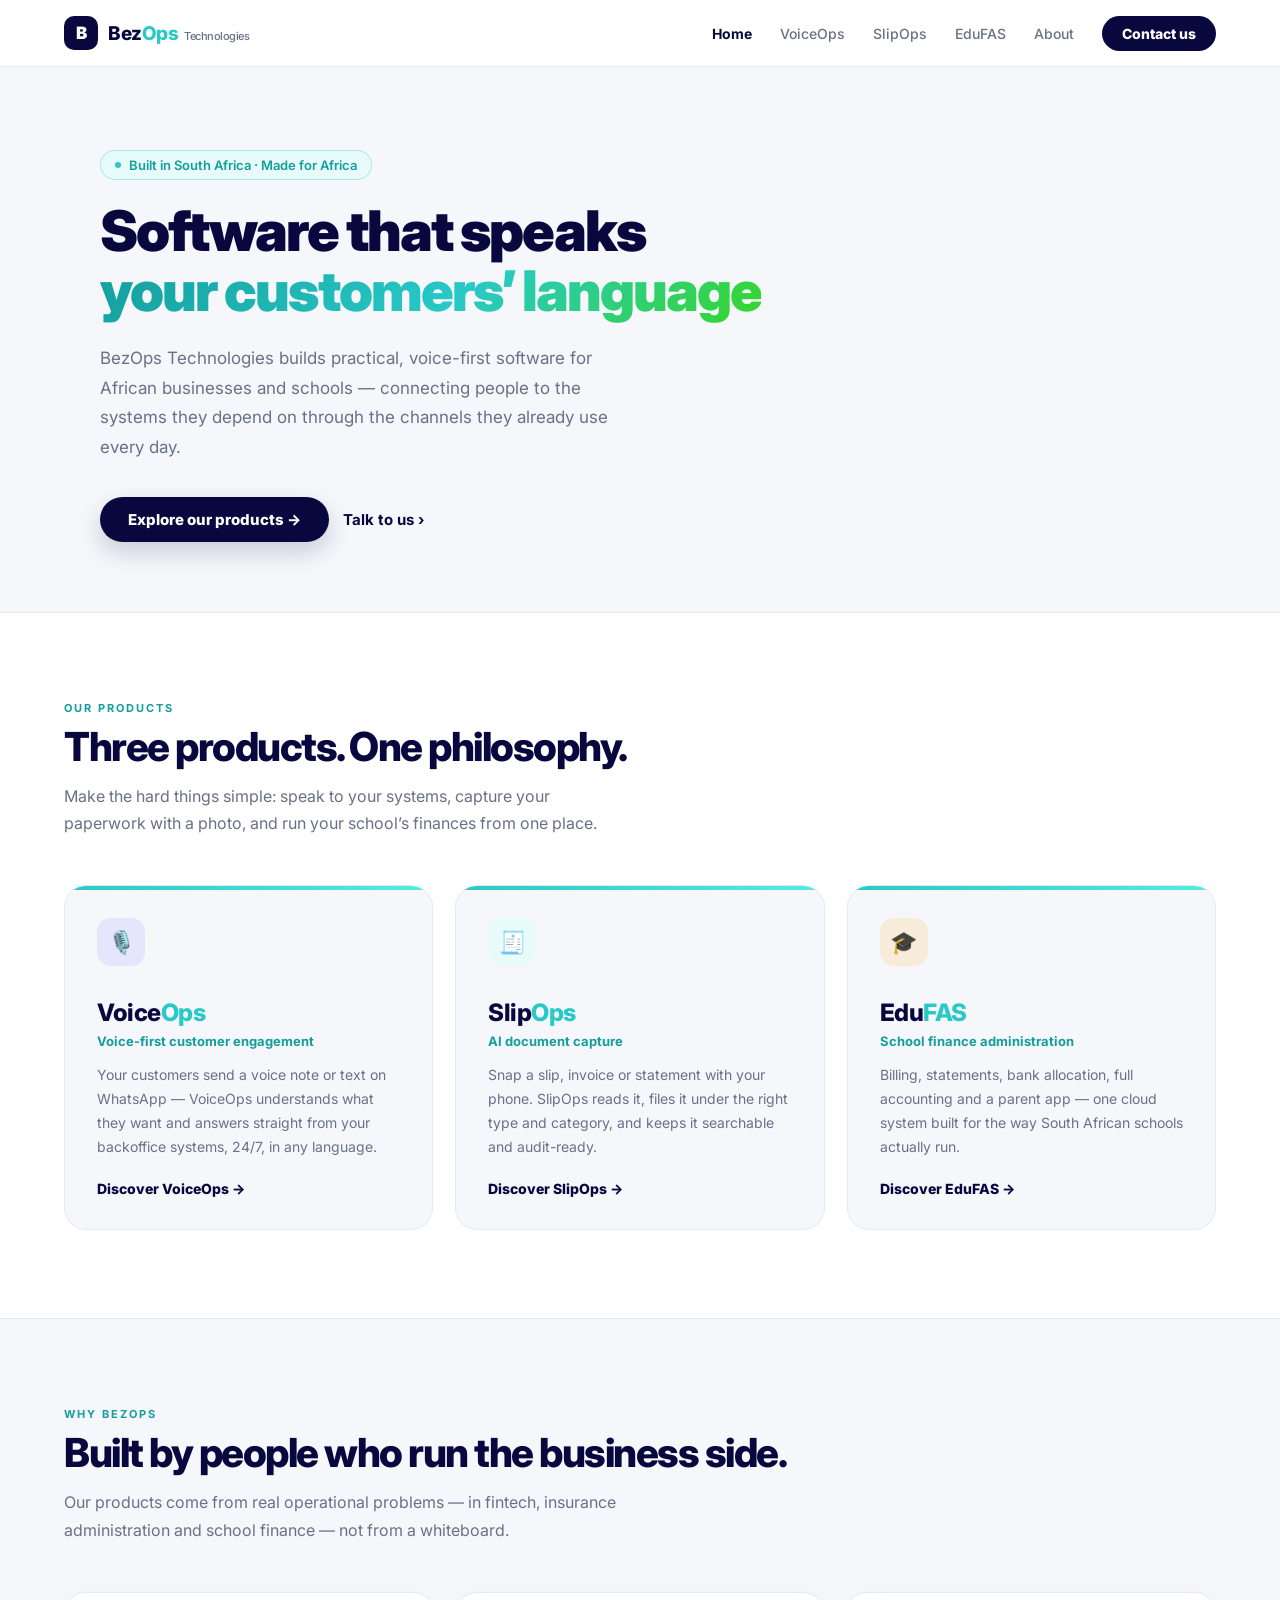
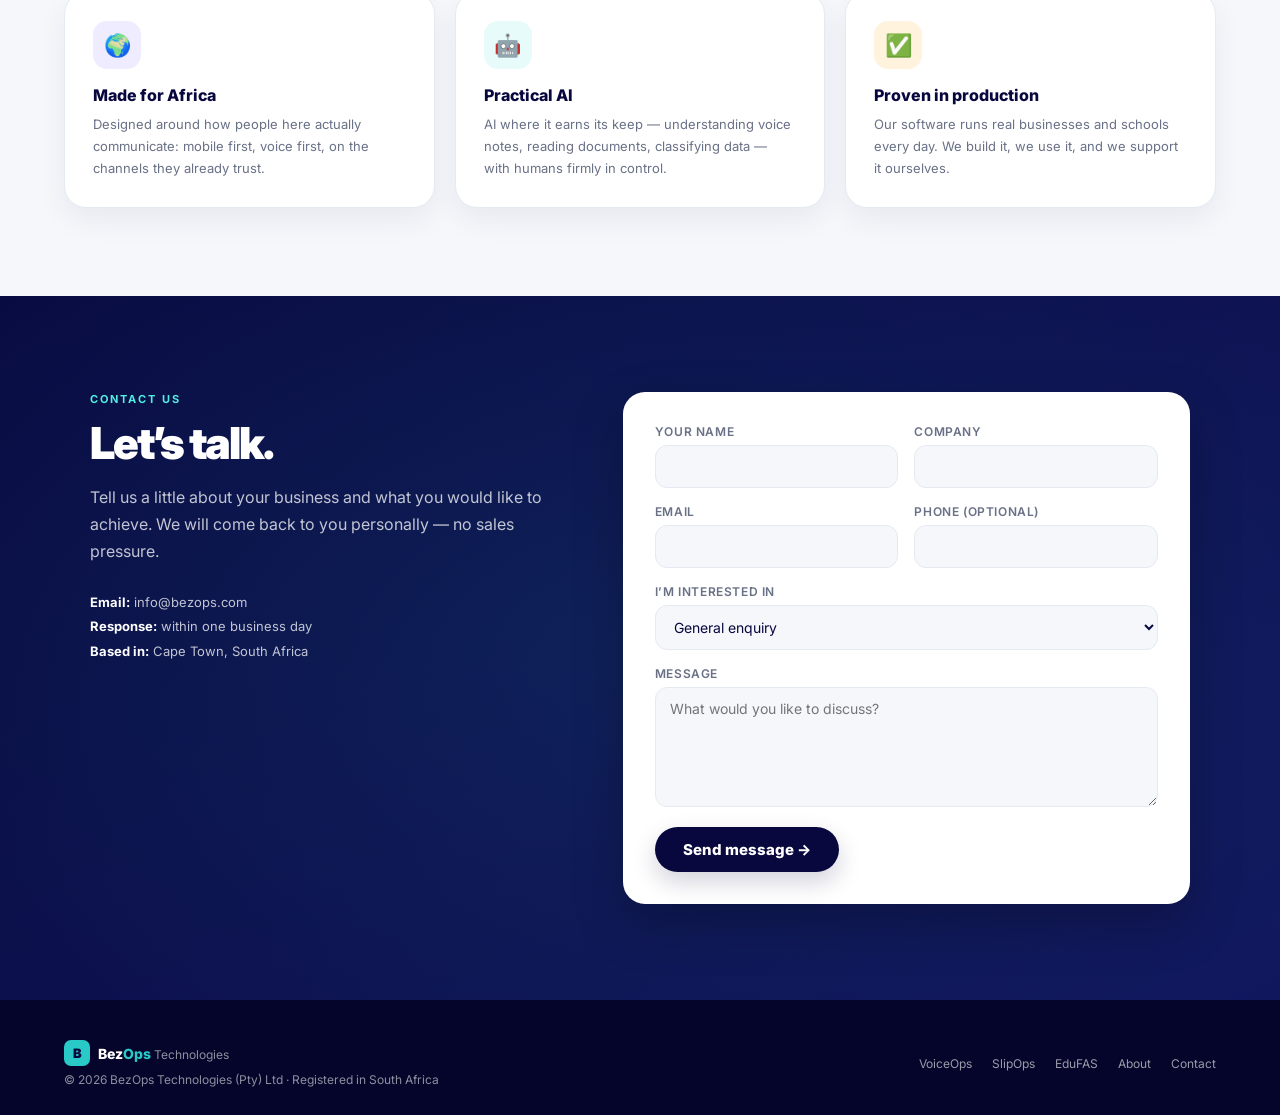
==== index.html @ d08dffc8 "BezOps website - first version" ====
<!DOCTYPE html>
<html lang="en">
<head>
<meta charset="UTF-8">
<meta name="viewport" content="width=device-width, initial-scale=1.0">
<title>BezOps Technologies — Voice-first software for African business</title>
<meta name="description" content="BezOps Technologies builds VoiceOps, SlipOps and EduFAS: practical, voice-first software for African businesses and schools.">
<meta property="og:type" content="website">
<meta property="og:site_name" content="BezOps Technologies">
<meta property="og:title" content="BezOps Technologies — Voice-first software for African business">
<meta property="og:description" content="BezOps Technologies builds VoiceOps, SlipOps and EduFAS: practical, voice-first software for African businesses and schools.">
<link rel="icon" href="data:image/svg+xml,%3Csvg xmlns='http://www.w3.org/2000/svg' viewBox='0 0 64 64'%3E%3Cdefs%3E%3ClinearGradient id='g' x1='0' y1='0' x2='1' y2='1'%3E%3Cstop offset='0' stop-color='%231E6FD4'/%3E%3Cstop offset='1' stop-color='%2300B894'/%3E%3C/linearGradient%3E%3C/defs%3E%3Crect width='64' height='64' rx='16' fill='url(%23g)'/%3E%3Ctext x='32' y='44' font-family='Arial,sans-serif' font-size='34' font-weight='900' fill='white' text-anchor='middle'%3EB%3C/text%3E%3C/svg%3E">
<link rel="preconnect" href="https://fonts.googleapis.com">
<link href="https://fonts.googleapis.com/css2?family=Inter:wght@300;400;500;600;700;800;900&display=swap" rel="stylesheet">
<link rel="stylesheet" href="styles.css">
</head>
<body>

<nav>
  <a href="index.html" class="nav-logo">
    <div class="logo-mark">B</div>
    <span class="logo-text">Bez<em>Ops</em><span class="logo-by">Technologies</span></span>
  </a>
  <button class="nav-toggle" aria-label="Menu" aria-expanded="false">&#9776;</button>
  <ul class="nav-links">
    <li><a href="index.html" class="active">Home</a></li><li><a href="voiceops.html">VoiceOps</a></li><li><a href="slipops.html">SlipOps</a></li><li><a href="edufas.html">EduFAS</a></li><li><a href="about.html">About</a></li>
    <li><a href="contact.html" class="nav-cta">Contact us</a></li>
  </ul>
</nav>

<div class="hero-wrap">
<div class="hero simple">
  <div>
    <div class="hero-eyebrow">Built in South Africa &middot; Made for Africa</div>
    <h1>Software that speaks<br><em>your customers&rsquo; language</em></h1>
    <p>BezOps Technologies builds practical, voice-first software for African businesses and schools &mdash; connecting people to the systems they depend on through the channels they already use every day.</p>
    <div class="hero-actions">
      <a href="#products" class="btn-primary">Explore our products &rarr;</a>
      <a href="contact.html" class="btn-ghost">Talk to us ›</a>
    </div>
  </div>
</div>
</div>

<section id="products" class="alt-bg">
<div class="section-inner">
  <div class="section-eyebrow">Our products</div>
  <h2 class="section-title">Three products. One philosophy.</h2>
  <p class="section-sub">Make the hard things simple: speak to your systems, capture your paperwork with a photo, and run your school&rsquo;s finances from one place.</p>
  <div class="product-grid">
    <a href="voiceops.html" class="product-card">
      <div class="cap-icon blue">🎙️</div>
      <div class="product-name">Voice<em>Ops</em></div>
      <div class="product-tag">Voice-first customer engagement</div>
      <div class="product-desc">Your customers send a voice note or text on WhatsApp &mdash; VoiceOps understands what they want and answers straight from your backoffice systems, 24/7, in any language.</div>
      <div class="product-link">Discover VoiceOps &rarr;</div>
    </a>
    <a href="slipops.html" class="product-card">
      <div class="cap-icon teal">🧾</div>
      <div class="product-name">Slip<em>Ops</em></div>
      <div class="product-tag">AI document capture</div>
      <div class="product-desc">Snap a slip, invoice or statement with your phone. SlipOps reads it, files it under the right type and category, and keeps it searchable and audit-ready.</div>
      <div class="product-link">Discover SlipOps &rarr;</div>
    </a>
    <a href="edufas.html" class="product-card">
      <div class="cap-icon orange">🎓</div>
      <div class="product-name">Edu<em>FAS</em></div>
      <div class="product-tag">School finance administration</div>
      <div class="product-desc">Billing, statements, bank allocation, full accounting and a parent app &mdash; one cloud system built for the way South African schools actually run.</div>
      <div class="product-link">Discover EduFAS &rarr;</div>
    </a>
  </div>
</div>
</section>

<section>
<div class="section-inner">
  <div class="section-eyebrow">Why BezOps</div>
  <h2 class="section-title">Built by people who run the business side.</h2>
  <p class="section-sub">Our products come from real operational problems &mdash; in fintech, insurance administration and school finance &mdash; not from a whiteboard.</p>
  <div class="caps-grid">
    <div class="cap-card"><div class="cap-icon blue">🌍</div><div class="cap-title">Made for Africa</div><div class="cap-desc">Designed around how people here actually communicate: mobile first, voice first, on the channels they already trust.</div></div>
    <div class="cap-card"><div class="cap-icon teal">🤖</div><div class="cap-title">Practical AI</div><div class="cap-desc">AI where it earns its keep &mdash; understanding voice notes, reading documents, classifying data &mdash; with humans firmly in control.</div></div>
    <div class="cap-card"><div class="cap-icon orange">✅</div><div class="cap-title">Proven in production</div><div class="cap-desc">Our software runs real businesses and schools every day. We build it, we use it, and we support it ourselves.</div></div>
  </div>
</div>
</section>

<section class="contact-section" id="contact">
  <div class="contact-inner">
    <div>
      <div class="section-eyebrow">Contact us</div>
      <h2>Let&rsquo;s talk.</h2>
      <p>Tell us a little about your business and what you would like to achieve. We will come back to you personally &mdash; no sales pressure.</p>
      <div class="contact-note">
        <strong>Email:</strong> info@bezops.com<br>
        <strong>Response:</strong> within one business day<br>
        <strong>Based in:</strong> Cape Town, South Africa
      </div>
    </div>
    <form class="contact-form" novalidate>
      <div class="form-row">
        <div class="field"><label for="f-name-General">Your name</label><input id="f-name-General" name="name" required autocomplete="name"></div>
        <div class="field"><label for="f-company-General">Company</label><input id="f-company-General" name="company" autocomplete="organization"></div>
      </div>
      <div class="form-row">
        <div class="field"><label for="f-email-General">Email</label><input id="f-email-General" name="email" type="email" required autocomplete="email"></div>
        <div class="field"><label for="f-phone-General">Phone (optional)</label><input id="f-phone-General" name="phone" type="tel" autocomplete="tel"></div>
      </div>
      <div class="field"><label for="f-product-General">I&rsquo;m interested in</label><select id="f-product-General" name="product"><option value="General" selected>General enquiry</option><option value="VoiceOps">VoiceOps</option><option value="SlipOps">SlipOps</option><option value="EduFAS">EduFAS</option></select></div>
      <div class="field"><label for="f-msg-General">Message</label><textarea id="f-msg-General" name="message" required placeholder="What would you like to discuss?"></textarea></div>
      <input type="text" name="_gotcha" class="hp" tabindex="-1" autocomplete="off">
      <button type="submit" class="btn-primary">Send message &rarr;</button>
      <div class="form-status" role="status"></div>
    </form>
  </div>
</section>

<footer>
  <div class="footer-inner">
    <div>
      <div class="footer-brand">
        <div class="logo-mark" style="width:26px;height:26px;font-size:13px;border-radius:7px;background:var(--cyan);color:var(--navy);">B</div>
        <span style="font-weight:800;color:#fff;font-size:14px;">Bez<span style="color:var(--cyan);">Ops</span> <span style="color:rgba(255,255,255,.55);font-weight:400;font-size:12px;">Technologies</span></span>
      </div>
      <div class="footer-copy">&copy; <span id="year">2026</span> BezOps Technologies (Pty) Ltd &middot; Registered in South Africa</div>
    </div>
    <div class="footer-links">
      <a href="voiceops.html">VoiceOps</a><a href="slipops.html">SlipOps</a><a href="edufas.html">EduFAS</a><a href="about.html">About</a><a href="contact.html">Contact</a>
    </div>
  </div>
</footer>
<script src="script.js"></script>
</body>
</html>
---- styles.css ----
*,*::before,*::after{margin:0;padding:0;box-sizing:border-box}
:root{
  --navy:#08083f;--navy2:#11145c;--cyan:#28c9c7;--cyan2:#52ece1;--cyan-dark:#139e9c;--cyan-soft:#e8fbfb;
  --green:#36d629;--purple:#7b61ff;--amber:#ffb020;
  --bg:#f5f7fb;--card:#ffffff;--muted:#697187;--line:#e5eaf2;
  --shadow:0 12px 30px rgba(8,8,63,.06);--shadow-lg:0 16px 42px rgba(8,8,63,.12);--radius:22px;
  --wa-bg:#0B141A;--wa-header:#1F2C34;--wa-out:#005C4B;--wa-in:#202C33;--wa-green:#00A884;
}
html{scroll-behavior:smooth}
body{background:var(--bg);color:var(--navy);font-family:'Inter',sans-serif;overflow-x:hidden}
a{color:inherit}

/* NAV */
nav{position:fixed;top:0;left:0;right:0;z-index:100;display:flex;align-items:center;justify-content:space-between;padding:16px 5%;background:rgba(255,255,255,.92);backdrop-filter:blur(12px);border-bottom:1px solid var(--line)}
.nav-logo{display:flex;align-items:center;gap:10px;text-decoration:none}
.logo-mark{width:34px;height:34px;border-radius:10px;background:var(--navy);display:flex;align-items:center;justify-content:center;font-weight:900;color:#fff;font-size:17px}
.logo-text{font-size:19px;font-weight:800;color:var(--navy);letter-spacing:-.5px}
.logo-text em{font-style:normal;color:var(--cyan)}
.logo-by{font-size:11px;color:var(--muted);margin-left:6px;font-weight:500}
.nav-links{display:flex;align-items:center;gap:28px;list-style:none}
.nav-links a{color:var(--muted);text-decoration:none;font-size:14px;font-weight:500;transition:color .2s}
.nav-links a:hover,.nav-links a.active{color:var(--navy);font-weight:700}
.nav-cta{background:var(--navy)!important;color:#fff!important;padding:9px 20px;border-radius:999px;font-weight:800!important}
.nav-toggle{display:none;background:none;border:1px solid var(--line);border-radius:10px;color:var(--navy);font-size:20px;width:40px;height:38px;cursor:pointer}

/* HERO */
.hero-wrap{max-width:1200px;margin:0 auto}
.hero{min-height:100vh;display:grid;grid-template-columns:1fr 300px;align-items:center;gap:60px;padding:110px 5% 80px}
.hero.simple{min-height:auto;grid-template-columns:1fr;padding:150px 5% 70px}
.hero-eyebrow{display:inline-flex;align-items:center;gap:8px;background:var(--cyan-soft);border:1px solid rgba(40,201,199,.35);color:var(--cyan-dark);padding:6px 14px;border-radius:20px;font-size:13px;font-weight:600;margin-bottom:22px}
.hero-eyebrow::before{content:'';width:6px;height:6px;background:var(--cyan);border-radius:50%;animation:pulse 2s infinite}
@keyframes pulse{0%,100%{opacity:1;transform:scale(1)}50%{opacity:.5;transform:scale(1.5)}}
.hero h1{font-size:clamp(34px,4.5vw,56px);font-weight:900;line-height:1.07;letter-spacing:-2px;margin-bottom:22px;color:var(--navy)}
.hero h1 em{font-style:normal;background:linear-gradient(135deg,var(--cyan-dark),var(--cyan) 55%,var(--green));-webkit-background-clip:text;-webkit-text-fill-color:transparent;background-clip:text}
.hero p{font-size:17px;color:var(--muted);line-height:1.75;margin-bottom:34px;max-width:520px}
.hero-actions{display:flex;gap:14px;align-items:center;flex-wrap:wrap}
.btn-primary{display:inline-block;background:var(--navy);color:#fff;padding:13px 28px;border-radius:999px;font-size:15px;font-weight:800;text-decoration:none;box-shadow:0 10px 24px rgba(8,8,63,.18);transition:all .2s;border:none;cursor:pointer;font-family:inherit}
.btn-primary:hover{background:var(--navy2);transform:translateY(-1px)}
.btn-primary:disabled{opacity:.6;cursor:wait;transform:none}
.btn-ghost{color:var(--navy);font-size:15px;font-weight:700;text-decoration:none;transition:color .2s}
.btn-ghost:hover{color:var(--cyan-dark)}

/* SMARTPHONE */
.phone-outer{width:260px;flex-shrink:0}
.phone-shell{width:260px;height:520px;background:#111;border-radius:38px;padding:10px;box-shadow:0 0 0 1px #2a2a2a,0 0 0 2.5px #111,0 0 0 4px #2d2d2d,0 40px 80px rgba(0,0,0,.7),inset 0 0 0 1px rgba(255,255,255,.04);position:relative}
.phone-shell::after{content:'';position:absolute;left:-3px;top:88px;width:3px;height:32px;background:#2a2a2a;border-radius:2px 0 0 2px;box-shadow:0 46px 0 #2a2a2a,0 88px 0 #2a2a2a}
.phone-shell::before{content:'';position:absolute;right:-3px;top:108px;width:3px;height:52px;background:#2a2a2a;border-radius:0 2px 2px 0}
.phone-screen{width:100%;height:100%;background:var(--wa-bg);border-radius:30px;overflow:hidden;display:flex;flex-direction:column;position:relative}
.pill-notch{position:absolute;top:7px;left:50%;transform:translateX(-50%);width:72px;height:20px;background:#0d0d0d;border-radius:10px;z-index:10;display:flex;align-items:center;justify-content:flex-end;padding-right:5px}
.notch-cam{width:9px;height:9px;border-radius:50%;background:#1a1a1a;border:1px solid #252525}
.status-bar{background:var(--wa-bg);padding:28px 14px 5px;display:flex;justify-content:space-between;align-items:center;flex-shrink:0}
.status-time{font-size:11px;font-weight:700;color:#fff}
.status-right{display:flex;align-items:center;gap:3px}
.sig-bars{display:flex;gap:1px;align-items:flex-end;height:9px}
.sig-bar{width:2px;background:#fff;border-radius:1px}
.sig-bar:nth-child(1){height:3px}.sig-bar:nth-child(2){height:5px}.sig-bar:nth-child(3){height:7px}.sig-bar:nth-child(4){height:9px}
.batt{width:17px;height:9px;border:1px solid rgba(255,255,255,.8);border-radius:2px;position:relative;display:flex;align-items:center;padding:1px;margin-left:2px}
.batt::after{content:'';position:absolute;right:-3px;top:50%;transform:translateY(-50%);width:2px;height:4px;background:rgba(255,255,255,.8);border-radius:0 1px 1px 0}
.batt-fill{height:100%;background:#fff;border-radius:1px;width:72%}
.wifi-txt{font-size:9px;color:#fff;margin:0 1px}
.wa-header{background:var(--wa-header);padding:7px 10px;display:flex;align-items:center;gap:8px;flex-shrink:0}
.wa-back{color:var(--wa-green);font-size:15px;line-height:1}
.wa-avatar{width:30px;height:30px;border-radius:50%;flex-shrink:0;background:linear-gradient(135deg,var(--cyan),var(--green));display:flex;align-items:center;justify-content:center;font-size:13px}
.wa-name-wrap{flex:1;min-width:0}
.wa-name{font-size:12px;font-weight:700;color:#fff}
.wa-online{font-size:10px;color:var(--wa-green)}
.wa-icons{display:flex;gap:9px;color:#8696A0;font-size:12px}
.wa-chat{flex:1;overflow-y:auto;overflow-x:hidden;padding:7px 7px 5px;display:flex;flex-direction:column;gap:3px;background:var(--wa-bg)}
.wa-chat::-webkit-scrollbar{width:0}
.chat-date{font-size:9px;color:#8696A0;background:rgba(11,20,26,.85);border-radius:5px;padding:2px 7px;align-self:center;margin:2px 0;flex-shrink:0}
.wb{max-width:83%;border-radius:7px;padding:5px 7px 3px;opacity:0;transform:translateY(5px);transition:opacity .35s ease,transform .35s ease;flex-shrink:0;word-break:break-word}
.wb.show{opacity:1;transform:translateY(0)}
.wb-out{background:var(--wa-out);align-self:flex-end;border-radius:7px 7px 0 7px}
.wb-in{background:var(--wa-in);align-self:flex-start;border-radius:7px 7px 7px 0}
.wb-text{font-size:11px;color:#E9EDEF;line-height:1.45}
.wb-time{font-size:9px;color:#8696A0;text-align:right;margin-top:2px;display:flex;justify-content:flex-end;align-items:center;gap:2px}
.wb-tick{color:var(--wa-green)}
.wb-voice{background:var(--wa-out);align-self:flex-end;border-radius:7px 7px 0 7px;padding:7px 8px;display:flex;align-items:center;gap:6px;width:175px;flex-shrink:0;opacity:0;transform:translateY(5px);transition:opacity .35s,transform .35s}
.wb-voice.show{opacity:1;transform:translateY(0)}
.vb-play{width:26px;height:26px;border-radius:50%;background:var(--wa-green);display:flex;align-items:center;justify-content:center;flex-shrink:0}
.vb-play::after{content:'';border-left:7px solid #fff;border-top:4px solid transparent;border-bottom:4px solid transparent;margin-left:2px}
.vb-wave{flex:1;display:flex;align-items:center;gap:1.5px;height:22px}
.vb-bar{width:2px;border-radius:2px;background:rgba(255,255,255,.3);animation:vbw 1s ease-in-out infinite}
.vb-bar.hi{background:rgba(255,255,255,.8)}
.vb-bar:nth-child(1){height:5px;animation-delay:0s}
.vb-bar:nth-child(2){height:11px;animation-delay:.07s}
.vb-bar:nth-child(3){height:17px;animation-delay:.14s}
.vb-bar:nth-child(4){height:8px;animation-delay:.21s}
.vb-bar:nth-child(5){height:19px;animation-delay:.28s}
.vb-bar:nth-child(6){height:13px;animation-delay:.21s}
.vb-bar:nth-child(7){height:9px;animation-delay:.14s}
.vb-bar:nth-child(8){height:15px;animation-delay:.07s}
.vb-bar:nth-child(9){height:6px;animation-delay:0s}
@keyframes vbw{0%,100%{transform:scaleY(1)}50%{transform:scaleY(.4)}}
.vb-dur{font-size:9px;color:#8696A0}
.wb-typing{background:var(--wa-in);align-self:flex-start;border-radius:7px 7px 7px 0;padding:8px 10px;display:flex;gap:3px;align-items:center;flex-shrink:0;opacity:0;transform:translateY(5px);transition:opacity .35s,transform .35s}
.wb-typing.show{opacity:1;transform:translateY(0)}
.td{width:5px;height:5px;border-radius:50%;background:#8696A0;animation:tdot 1.2s ease-in-out infinite}
.td:nth-child(2){animation-delay:.2s}.td:nth-child(3){animation-delay:.4s}
@keyframes tdot{0%,60%,100%{transform:translateY(0);opacity:.4}30%{transform:translateY(-4px);opacity:1}}
.wb-result{background:#162630;border:1px solid rgba(0,168,132,.3);border-radius:7px 7px 7px 0;align-self:flex-start;padding:8px 9px 5px;min-width:160px;flex-shrink:0;opacity:0;transform:translateY(5px);transition:opacity .35s,transform .35s}
.wb-result.show{opacity:1;transform:translateY(0)}
.wr-label{font-size:9px;color:var(--wa-green);font-weight:700;text-transform:uppercase;letter-spacing:.7px;margin-bottom:3px;display:flex;align-items:center;gap:3px}
.wr-value{font-size:17px;font-weight:800;color:#fff;letter-spacing:-.5px}
.wr-sub{font-size:9px;color:#8696A0;margin-top:2px;line-height:1.4}
.wa-input{background:var(--wa-bg);padding:5px 7px;display:flex;align-items:center;gap:5px;flex-shrink:0}
.wa-emoji{width:22px;height:22px;background:#1F2C34;border-radius:50%;display:flex;align-items:center;justify-content:center;font-size:10px;color:#8696A0}
.wa-textbox{flex:1;background:#1F2C34;border-radius:18px;padding:5px 10px;font-size:10px;color:#8696A0}
.wa-attach{font-size:12px;color:#8696A0}
.wa-mic-btn{width:30px;height:30px;border-radius:50%;background:var(--wa-green);display:flex;align-items:center;justify-content:center;font-size:12px}

/* STATS */
.stats-bar{padding:0 5%}
.stats-inner{max-width:1200px;margin:0 auto;display:grid;grid-template-columns:repeat(4,1fr);gap:18px;text-align:center}
.stats-inner > div{background:var(--card);border:1px solid var(--line);border-radius:var(--radius);box-shadow:var(--shadow);padding:22px 14px}
.stat-num{font-size:34px;font-weight:900;letter-spacing:-1px;background:linear-gradient(135deg,var(--navy),var(--cyan-dark));-webkit-background-clip:text;-webkit-text-fill-color:transparent;background-clip:text}
.stat-label{font-size:12px;color:var(--muted);margin-top:3px}

/* SECTIONS */
section{padding:88px 5%}
.section-inner{max-width:1200px;margin:0 auto}
.section-eyebrow{font-size:11px;font-weight:700;letter-spacing:2px;text-transform:uppercase;color:var(--cyan-dark);margin-bottom:10px}
.section-title{font-size:clamp(26px,3.5vw,40px);font-weight:800;letter-spacing:-1.5px;line-height:1.1;color:var(--navy);margin-bottom:14px}
.section-sub{font-size:16px;color:var(--muted);max-width:560px;line-height:1.7}
.alt-bg{background:var(--card);border-top:1px solid var(--line);border-bottom:1px solid var(--line)}

/* CARDS */
.caps-grid{display:grid;grid-template-columns:repeat(3,1fr);gap:20px;margin-top:48px}
.cap-card{background:var(--card);border:1px solid var(--line);border-radius:var(--radius);box-shadow:var(--shadow);padding:28px;transition:all .3s;position:relative;overflow:hidden}
.alt-bg .cap-card{background:var(--bg);box-shadow:none}
.cap-card::before{content:'';position:absolute;top:0;left:0;right:0;height:3px;background:linear-gradient(90deg,var(--cyan),var(--cyan2));opacity:0;transition:opacity .3s}
.cap-card:hover{border-color:rgba(40,201,199,.5);transform:translateY(-2px);box-shadow:var(--shadow-lg)}.cap-card:hover::before{opacity:1}
.cap-icon{width:48px;height:48px;border-radius:14px;display:flex;align-items:center;justify-content:center;font-size:22px;margin-bottom:16px}
.cap-icon.blue{background:rgba(123,97,255,.12)}.cap-icon.teal{background:var(--cyan-soft)}.cap-icon.orange{background:rgba(255,176,32,.15)}
.cap-title{font-size:16px;font-weight:800;color:var(--navy);margin-bottom:8px}
.cap-desc{font-size:13px;color:var(--muted);line-height:1.7}
.soon{display:inline-block;font-size:10px;font-weight:700;color:#b77700;background:rgba(255,176,32,.12);border:1px solid rgba(255,176,32,.45);border-radius:10px;padding:1px 8px;margin-left:6px;vertical-align:middle;text-transform:uppercase;letter-spacing:.5px}

/* PRODUCT CARDS (home) */
.product-grid{display:grid;grid-template-columns:repeat(3,1fr);gap:22px;margin-top:48px}
.product-card{background:var(--bg);border:1px solid var(--line);border-radius:var(--radius);padding:32px;display:flex;flex-direction:column;text-decoration:none;transition:all .3s;position:relative;overflow:hidden}
.product-card::before{content:'';position:absolute;top:0;left:0;right:0;height:4px;background:linear-gradient(90deg,var(--cyan),var(--cyan2))}
.product-card:hover{border-color:rgba(40,201,199,.5);transform:translateY(-3px);background:var(--card);box-shadow:var(--shadow-lg)}
.product-name{font-size:24px;font-weight:800;letter-spacing:-.5px;color:var(--navy);margin:16px 0 6px}
.product-name em{font-style:normal;color:var(--cyan)}
.product-tag{font-size:13px;font-weight:700;color:var(--cyan-dark);margin-bottom:14px}
.product-desc{font-size:14px;color:var(--muted);line-height:1.7;flex:1}
.product-link{margin-top:22px;font-size:14px;font-weight:800;color:var(--navy)}
.product-card:hover .product-link{color:var(--cyan-dark)}

/* HOW */
.steps{display:grid;grid-template-columns:repeat(4,1fr);gap:0;margin-top:48px;position:relative}
.steps::before{content:'';position:absolute;top:27px;left:12%;right:12%;height:2px;background:linear-gradient(90deg,var(--cyan),var(--cyan2));opacity:.35}
.step{text-align:center;padding:0 16px}
.step-num{width:54px;height:54px;border-radius:50%;background:linear-gradient(135deg,var(--cyan),var(--cyan2));display:flex;align-items:center;justify-content:center;font-size:18px;font-weight:900;color:var(--navy);margin:0 auto 18px;position:relative;z-index:1}
.step-title{font-size:14px;font-weight:800;color:var(--navy);margin-bottom:8px}
.step-desc{font-size:13px;color:var(--muted);line-height:1.6}

/* INDUSTRIES */
.industries-grid{display:grid;grid-template-columns:repeat(3,1fr);gap:14px;margin-top:44px}
.industry-card{background:var(--card);border:1px solid var(--line);border-radius:18px;box-shadow:var(--shadow);padding:20px;display:flex;align-items:center;gap:14px;transition:all .2s}
.industry-card:hover{border-color:var(--cyan)}
.alt-bg .industry-card{background:var(--bg);box-shadow:none}
.industry-icon{font-size:28px;flex-shrink:0}
.industry-name{font-size:14px;font-weight:800;color:var(--navy)}
.industry-desc{font-size:12px;color:var(--muted);margin-top:2px}

/* PRICING CALLOUT */
.pricing-callout{margin-top:40px;background:var(--cyan-soft);border:1px solid rgba(40,201,199,.45);border-radius:var(--radius);padding:36px;display:grid;grid-template-columns:1fr auto;gap:30px;align-items:center}
.pricing-points{list-style:none;display:grid;grid-template-columns:1fr 1fr;gap:10px 30px}
.pricing-points li{font-size:14px;color:var(--navy);font-weight:600;display:flex;gap:8px}
.pricing-points li::before{content:'✓';color:var(--cyan-dark);font-weight:700}

/* SPLIT (about) */
.split{display:grid;grid-template-columns:1fr 1fr;gap:60px;align-items:start}
.prose p{font-size:16px;color:var(--muted);line-height:1.8;margin-bottom:18px}
.prose p strong{color:var(--navy)}
.fact-list{list-style:none;margin-top:8px}
.fact-list li{padding:16px 0;border-bottom:1px solid var(--line);display:flex;gap:14px;align-items:flex-start}
.fact-list li:last-child{border:none}
.fact-icon{font-size:22px;flex-shrink:0}
.fact-title{font-size:15px;font-weight:800;color:var(--navy)}
.fact-desc{font-size:13px;color:var(--muted);margin-top:3px;line-height:1.6}

/* CONTACT FORM */
.contact-section{background:linear-gradient(135deg,var(--navy),var(--navy2));padding:96px 5%;position:relative;overflow:hidden}
.contact-section::before{content:'';position:absolute;top:-50%;left:-50%;width:200%;height:200%;background:radial-gradient(ellipse at center,rgba(40,201,199,.10) 0%,transparent 60%);pointer-events:none}
.contact-inner{max-width:1100px;margin:0 auto;display:grid;grid-template-columns:1fr 1.2fr;gap:60px;position:relative;z-index:1;align-items:start}
.contact-inner h2{font-size:clamp(30px,4vw,44px);font-weight:900;letter-spacing:-2px;color:#fff;margin-bottom:14px}
.contact-inner > div > p{font-size:16px;color:rgba(255,255,255,.75);line-height:1.7;margin-bottom:24px}
.contact-note{font-size:13px;color:rgba(255,255,255,.75);line-height:1.9}
.contact-note strong{color:#fff}
.contact-section .section-eyebrow{color:var(--cyan2)}
.contact-form{background:var(--card);border-radius:var(--radius);padding:32px;box-shadow:0 20px 50px rgba(0,0,0,.25)}
.form-row{display:grid;grid-template-columns:1fr 1fr;gap:16px}
.field{margin-bottom:16px}
.field label{display:block;font-size:12px;font-weight:600;color:var(--muted);margin-bottom:6px;text-transform:uppercase;letter-spacing:.6px}
.field input,.field select,.field textarea{width:100%;background:var(--bg);border:1px solid var(--line);border-radius:12px;padding:12px 14px;color:var(--navy);font-family:inherit;font-size:14px;transition:border-color .2s}
.field input:focus,.field select:focus,.field textarea:focus{outline:none;border-color:var(--cyan);box-shadow:0 0 0 3px rgba(40,201,199,.18)}
.field textarea{min-height:120px;resize:vertical}
.hp{position:absolute;left:-9999px;opacity:0;height:0;width:0}
.form-status{margin-top:14px;font-size:14px;line-height:1.5;display:none}
.form-status.ok{display:block;color:#119a35;font-weight:600}
.form-status.err{display:block;color:#d61d16;font-weight:600}

/* FOOTER */
footer{background:#05052b;padding:40px 5% 28px}
.footer-inner{max-width:1200px;margin:0 auto;display:flex;justify-content:space-between;align-items:center;flex-wrap:wrap;gap:16px}
.footer-brand{display:flex;align-items:center;gap:8px;margin-bottom:6px}
.footer-copy{font-size:12px;color:rgba(255,255,255,.55)}
.footer-links{display:flex;gap:20px;flex-wrap:wrap}
.footer-links a{font-size:12px;color:rgba(255,255,255,.6);text-decoration:none;transition:color .2s}
.footer-links a:hover{color:var(--cyan2)}

/* RESPONSIVE */
@media(max-width:960px){
  .hero{grid-template-columns:1fr;padding-top:96px}
  .hero.simple{padding-top:120px}
  .phone-outer{display:none}
  .caps-grid,.steps,.product-grid,.split,.contact-inner,.pricing-callout{grid-template-columns:1fr}
  .industries-grid{grid-template-columns:1fr 1fr}
  .stats-inner{grid-template-columns:1fr 1fr}
  .steps{gap:30px}
  .steps::before{display:none}
  .pricing-points{grid-template-columns:1fr}
  .nav-toggle{display:block}
  .nav-links{display:none;position:absolute;top:100%;left:0;right:0;flex-direction:column;align-items:stretch;gap:0;background:#fff;border-bottom:1px solid var(--line);padding:8px 5% 16px;box-shadow:var(--shadow)}
  .nav-links.open{display:flex}
  .nav-links li a{display:block;padding:12px 0;font-size:16px}
  .nav-cta{text-align:center;margin-top:8px}
}
@media(max-width:560px){
  .form-row{grid-template-columns:1fr}
  .industries-grid{grid-template-columns:1fr}
}
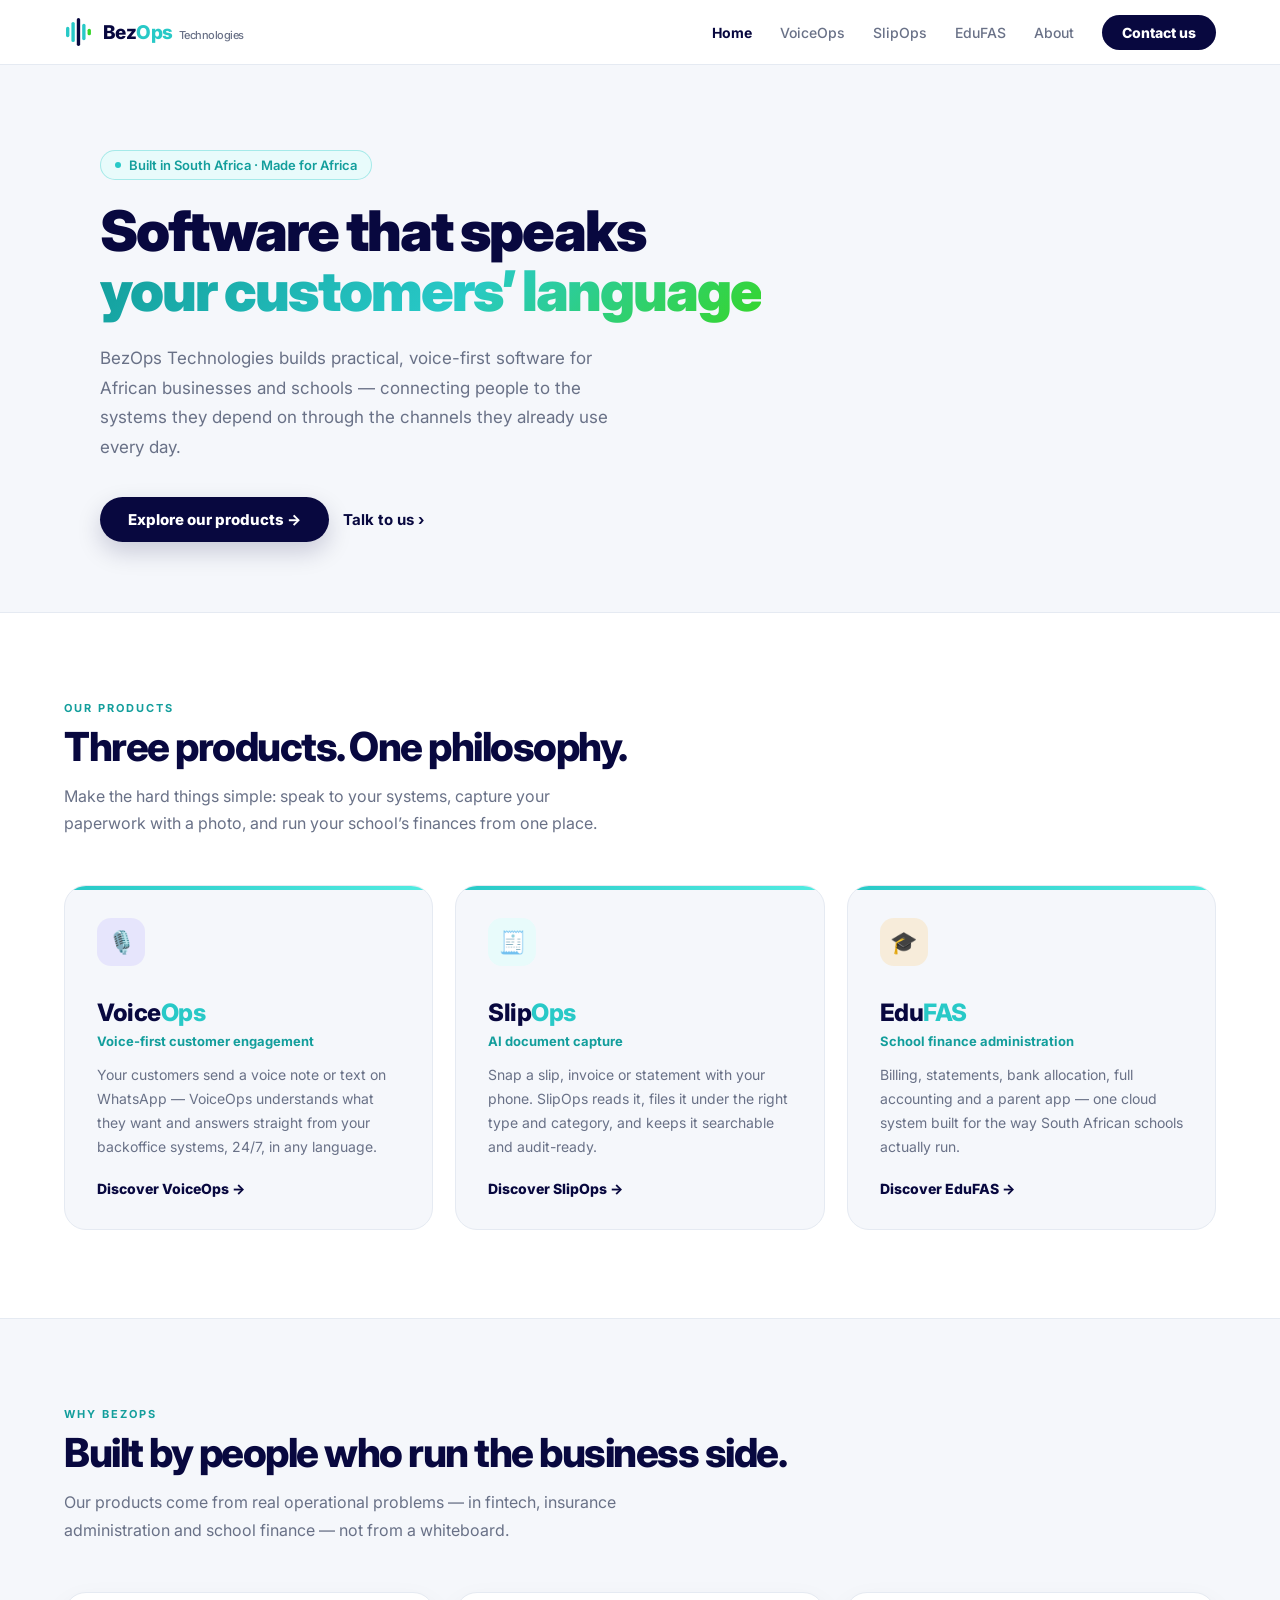
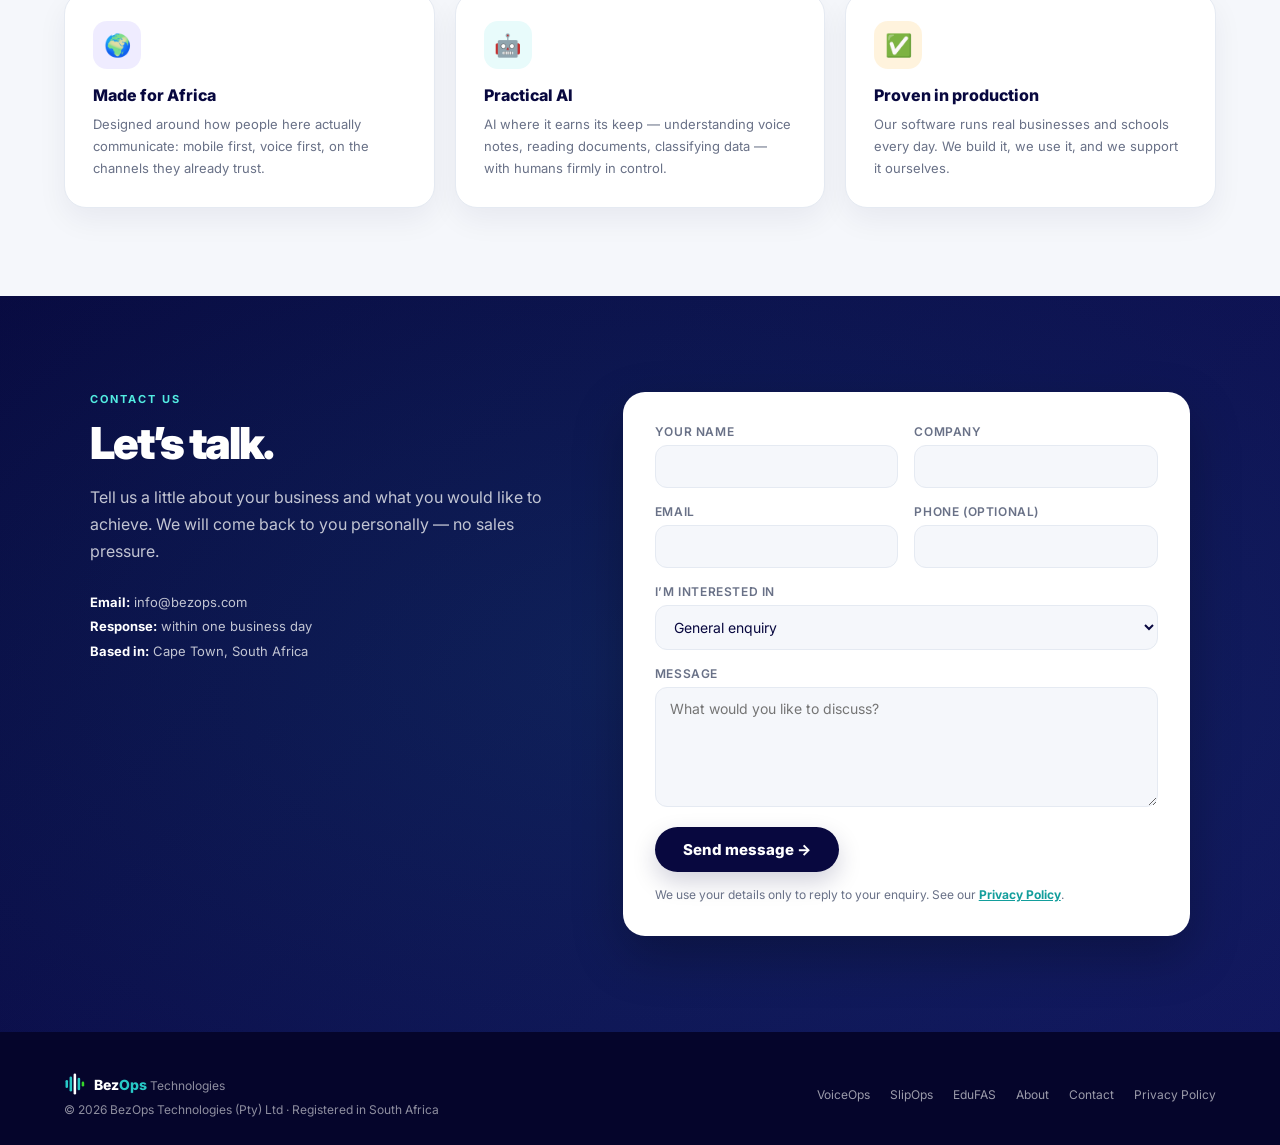
==== commit 72fe21c4: "Voice-wave logo, favicon and Privacy Policy" ====
--- a/index.html
+++ b/index.html
@@ -9,7 +9,7 @@
 <meta property="og:site_name" content="BezOps Technologies">
 <meta property="og:title" content="BezOps Technologies — Voice-first software for African business">
 <meta property="og:description" content="BezOps Technologies builds VoiceOps, SlipOps and EduFAS: practical, voice-first software for African businesses and schools.">
-<link rel="icon" href="data:image/svg+xml,%3Csvg xmlns='http://www.w3.org/2000/svg' viewBox='0 0 64 64'%3E%3Cdefs%3E%3ClinearGradient id='g' x1='0' y1='0' x2='1' y2='1'%3E%3Cstop offset='0' stop-color='%231E6FD4'/%3E%3Cstop offset='1' stop-color='%2300B894'/%3E%3C/linearGradient%3E%3C/defs%3E%3Crect width='64' height='64' rx='16' fill='url(%23g)'/%3E%3Ctext x='32' y='44' font-family='Arial,sans-serif' font-size='34' font-weight='900' fill='white' text-anchor='middle'%3EB%3C/text%3E%3C/svg%3E">
+<link rel="icon" href="data:image/svg+xml,%3Csvg xmlns=%22http://www.w3.org/2000/svg%22 viewBox=%220 0 128 128%22 width=%22128%22 height=%22128%22%3E%3Crect width=%22128%22 height=%22128%22 rx=%2228%22 fill=%22%2308083f%22/%3E%3Crect x=%2228.85%22 y=%2249.27%22 width=%229.50%22 height=%2229.45%22 rx=%224.75%22 fill=%22%2328c9c7%22/%3E%3Crect x=%2244.05%22 y=%2235.50%22 width=%229.50%22 height=%2257.00%22 rx=%224.75%22 fill=%22%2328c9c7%22/%3E%3Crect x=%2259.25%22 y=%2224.58%22 width=%229.50%22 height=%2278.85%22 rx=%224.75%22 fill=%22%23ffffff%22/%3E%3Crect x=%2274.45%22 y=%2240.73%22 width=%229.50%22 height=%2246.55%22 rx=%224.75%22 fill=%22%2328c9c7%22/%3E%3Crect x=%2289.65%22 y=%2254.50%22 width=%229.50%22 height=%2219.00%22 rx=%224.75%22 fill=%22%2336d629%22/%3E%3C/svg%3E">
 <link rel="preconnect" href="https://fonts.googleapis.com">
 <link href="https://fonts.googleapis.com/css2?family=Inter:wght@300;400;500;600;700;800;900&display=swap" rel="stylesheet">
 <link rel="stylesheet" href="styles.css">
@@ -18,7 +18,7 @@
 
 <nav>
   <a href="index.html" class="nav-logo">
-    <div class="logo-mark">B</div>
+    <svg class="logo-icon" aria-hidden="true" xmlns="http://www.w3.org/2000/svg" viewBox="0 0 86 95"><rect x="6.00" y="32.00" width="10.00" height="31.00" rx="5.00" fill="#28c9c7"/><rect x="22.00" y="17.50" width="10.00" height="60.00" rx="5.00" fill="#28c9c7"/><rect x="38.00" y="6.00" width="10.00" height="83.00" rx="5.00" fill="#08083f"/><rect x="54.00" y="23.00" width="10.00" height="49.00" rx="5.00" fill="#28c9c7"/><rect x="70.00" y="37.50" width="10.00" height="20.00" rx="5.00" fill="#36d629"/></svg>
     <span class="logo-text">Bez<em>Ops</em><span class="logo-by">Technologies</span></span>
   </a>
   <button class="nav-toggle" aria-label="Menu" aria-expanded="false">&#9776;</button>
@@ -112,6 +112,7 @@
       <input type="text" name="_gotcha" class="hp" tabindex="-1" autocomplete="off">
       <button type="submit" class="btn-primary">Send message &rarr;</button>
       <div class="form-status" role="status"></div>
+      <p class="form-privacy">We use your details only to reply to your enquiry. See our <a href="privacy.html">Privacy Policy</a>.</p>
     </form>
   </div>
 </section>
@@ -120,13 +121,13 @@
   <div class="footer-inner">
     <div>
       <div class="footer-brand">
-        <div class="logo-mark" style="width:26px;height:26px;font-size:13px;border-radius:7px;background:var(--cyan);color:var(--navy);">B</div>
+        <svg class="logo-icon sm" aria-hidden="true" xmlns="http://www.w3.org/2000/svg" viewBox="0 0 86 95"><rect x="6.00" y="32.00" width="10.00" height="31.00" rx="5.00" fill="#28c9c7"/><rect x="22.00" y="17.50" width="10.00" height="60.00" rx="5.00" fill="#28c9c7"/><rect x="38.00" y="6.00" width="10.00" height="83.00" rx="5.00" fill="#ffffff"/><rect x="54.00" y="23.00" width="10.00" height="49.00" rx="5.00" fill="#28c9c7"/><rect x="70.00" y="37.50" width="10.00" height="20.00" rx="5.00" fill="#36d629"/></svg>
         <span style="font-weight:800;color:#fff;font-size:14px;">Bez<span style="color:var(--cyan);">Ops</span> <span style="color:rgba(255,255,255,.55);font-weight:400;font-size:12px;">Technologies</span></span>
       </div>
       <div class="footer-copy">&copy; <span id="year">2026</span> BezOps Technologies (Pty) Ltd &middot; Registered in South Africa</div>
     </div>
     <div class="footer-links">
-      <a href="voiceops.html">VoiceOps</a><a href="slipops.html">SlipOps</a><a href="edufas.html">EduFAS</a><a href="about.html">About</a><a href="contact.html">Contact</a>
+      <a href="voiceops.html">VoiceOps</a><a href="slipops.html">SlipOps</a><a href="edufas.html">EduFAS</a><a href="about.html">About</a><a href="contact.html">Contact</a><a href="privacy.html">Privacy Policy</a>
     </div>
   </div>
 </footer>
--- a/styles.css
+++ b/styles.css
@@ -233,3 +233,20 @@
   .form-row{grid-template-columns:1fr}
   .industries-grid{grid-template-columns:1fr}
 }
+
+/* LEGAL / PRIVACY */
+.legal{max-width:820px}
+.legal h2{font-size:20px;font-weight:800;color:var(--navy);margin:34px 0 10px;letter-spacing:-.3px}
+.legal h2:first-child{margin-top:0}
+.legal p,.legal li{font-size:15px;color:var(--muted);line-height:1.75}
+.legal p{margin-bottom:12px}
+.legal ul{margin:0 0 12px 22px}
+.legal li{margin-bottom:6px}
+.legal strong{color:var(--navy)}
+.legal-box{background:var(--bg);border:1px solid var(--line);border-radius:16px;padding:16px 20px;color:var(--navy)!important}
+.form-privacy{margin-top:14px;font-size:12px;color:var(--muted);line-height:1.5}
+.form-privacy a{color:var(--cyan-dark);font-weight:700}
+
+/* LOGO ICON */
+.logo-icon{height:32px;width:auto;display:block}
+.logo-icon.sm{height:24px}
